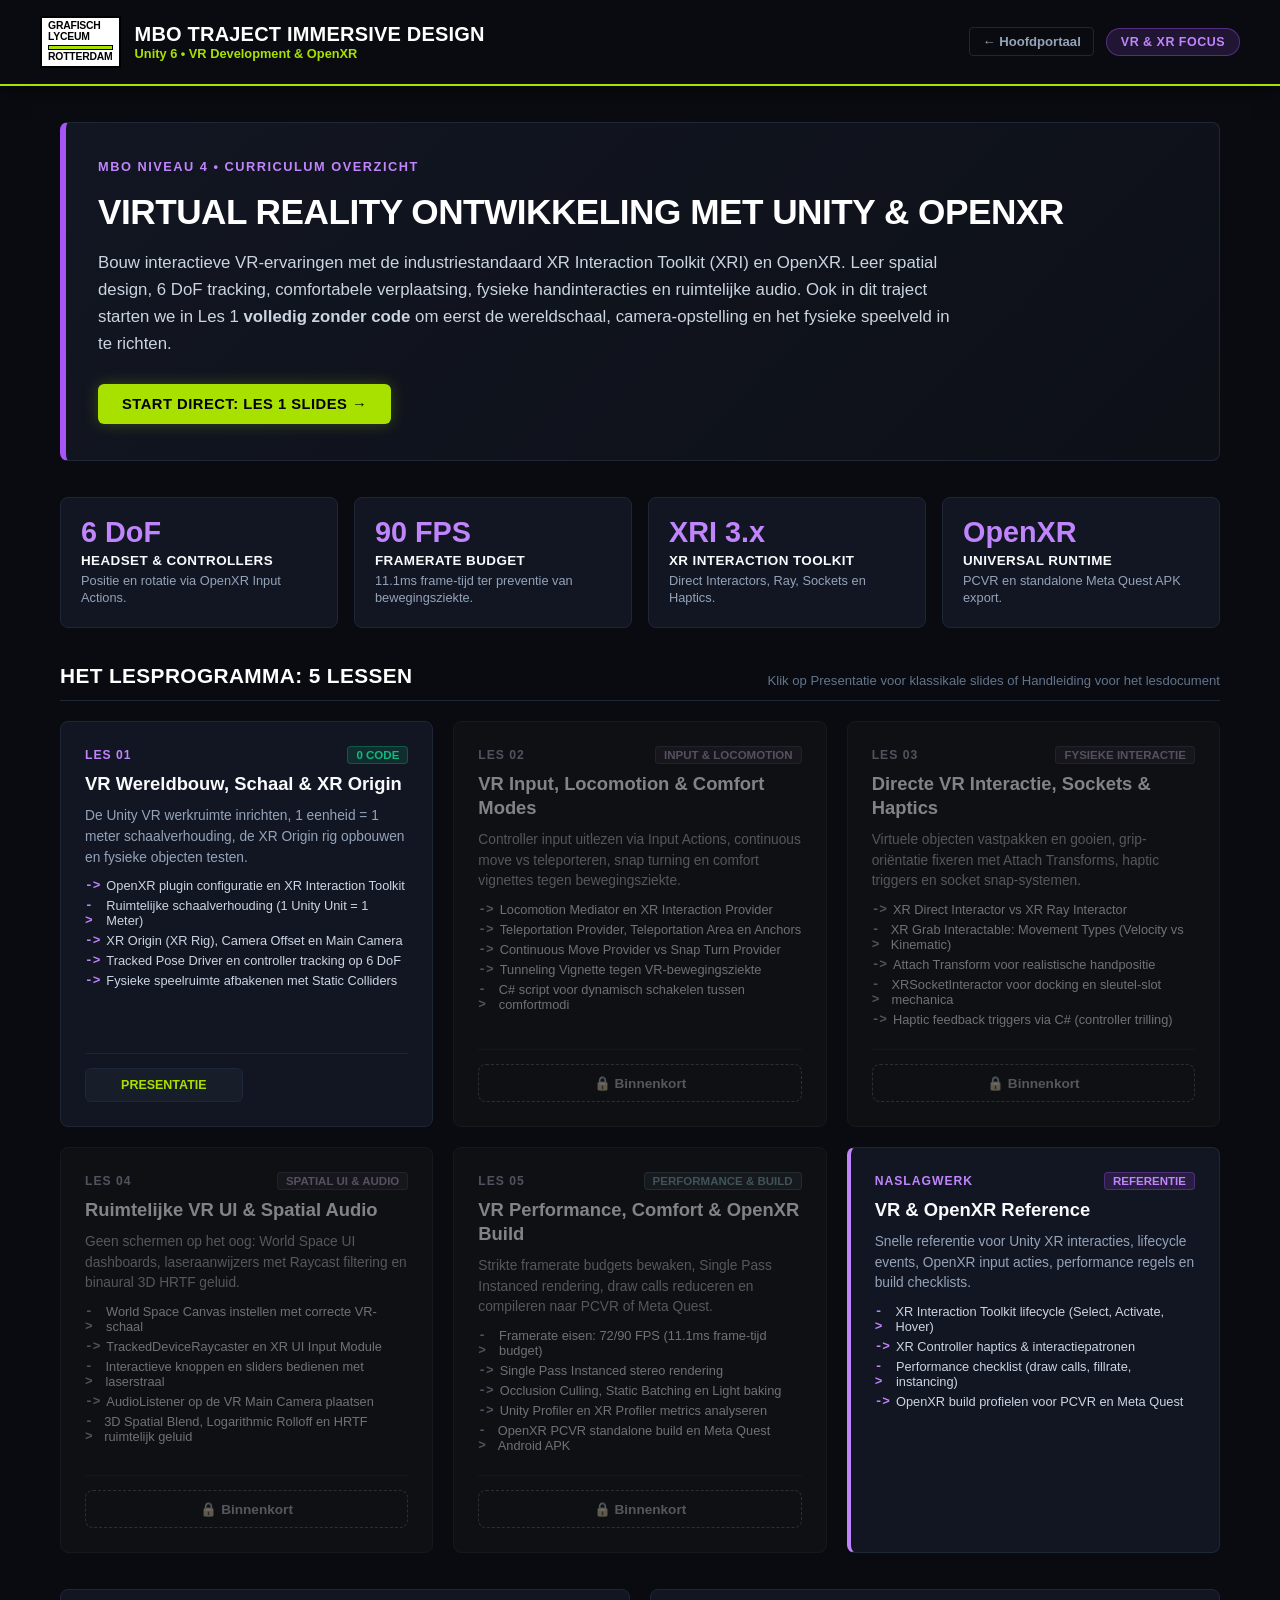
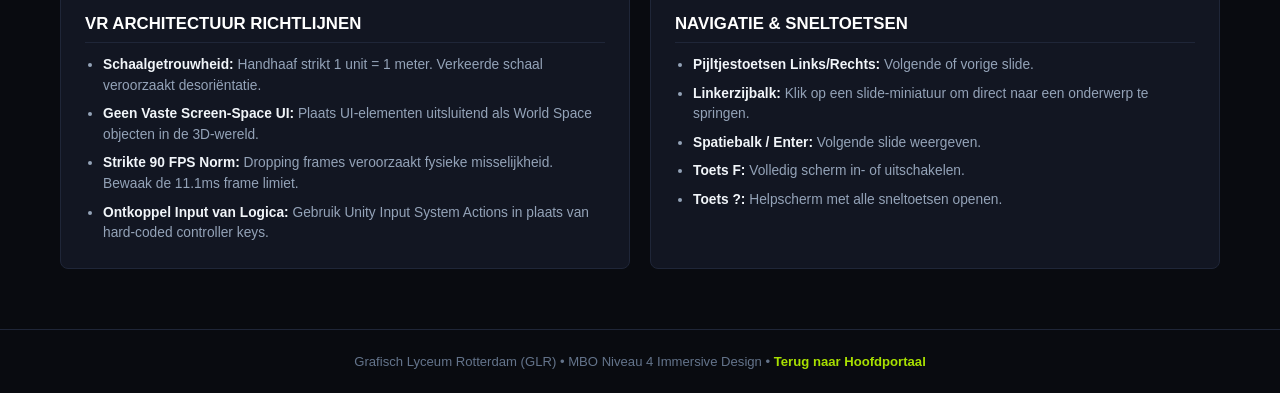
==== immersive-design/index.html @ e77e5f20 "Publish GLR Immersive design les 1 Co-Authored-By: Claude Sonnet 5.5 <noreply@anthropic.com>" ====
<!DOCTYPE html>
<html lang="nl">
<head>
    <meta charset="UTF-8">
    <meta name="viewport" content="width=device-width, initial-scale=1.0">
    <title>MBO Traject Immersive Design • VR Development &amp; OpenXR • Grafisch Lyceum Rotterdam</title>
    <style>
        :root {
            --glr-green: #a8e000;
            --glr-green-glow: rgba(168, 224, 0, 0.25);
            --glr-darkgreen: #7bb300;
            --purple: #a855f7;
            --cyan: #06b6d4;
            --bg-page: #090b10;
            --bg-card: #121622;
            --bg-card-hover: #171d2d;
            --border: #1f2638;
            --text-title: #f8fafc;
            --text-body: #94a3b8;
            --text-white: #ffffff;
            --tier-basis: #10b981;
            --tier-gevorderd: #38bdf8;
            --tier-expert: #a855f7;
        }

        * {
            box-sizing: border-box;
            margin: 0;
            padding: 0;
            font-family: -apple-system, BlinkMacSystemFont, "Segoe UI", Roboto, "Helvetica Neue", Arial, sans-serif;
            -webkit-font-smoothing: antialiased;
        }

        body {
            background-color: var(--bg-page);
            color: var(--text-body);
            min-height: 100vh;
            display: flex;
            flex-direction: column;
            align-items: center;
        }

        header {
            width: 100%;
            background: #090b10;
            border-bottom: 2px solid var(--glr-green);
            padding: 16px 24px;
            box-shadow: 0 4px 20px rgba(0,0,0,0.6);
        }

        .header-inner {
            max-width: 1200px;
            margin: 0 auto;
            display: flex;
            justify-content: space-between;
            align-items: center;
            flex-wrap: wrap;
            gap: 16px;
        }

        .brand-cluster {
            display: flex;
            align-items: center;
            gap: 14px;
        }

        .glr-logo {
            display: inline-flex;
            flex-direction: column;
            background: #ffffff;
            color: #000000;
            padding: 3px 6px;
            border: 2px solid #000000;
            font-weight: 900;
            font-size: 0.65rem;
            line-height: 1.05;
            letter-spacing: -0.2px;
            text-transform: uppercase;
        }

        .glr-logo-green-bar {
            background: var(--glr-green);
            height: 5px;
            width: 100%;
            margin: 2px 0;
            border: 1px solid #000000;
        }

        .brand-text h1 {
            font-size: 1.25rem;
            color: var(--text-white);
            font-weight: 900;
            text-transform: uppercase;
            letter-spacing: 0.2px;
        }

        .brand-text p {
            font-size: 0.8rem;
            color: var(--glr-green);
            font-weight: 700;
        }

        .header-nav {
            display: flex;
            align-items: center;
            gap: 12px;
        }

        .nav-link {
            color: #94a3b8;
            text-decoration: none;
            font-size: 0.82rem;
            font-weight: 700;
            padding: 6px 12px;
            border: 1px solid var(--border);
            border-radius: 4px;
            transition: all 0.15s ease;
        }

        .nav-link:hover {
            color: var(--text-white);
            border-color: var(--glr-green);
        }

        .badge-target {
            background: rgba(168, 85, 247, 0.15);
            color: #c084fc;
            border: 1px solid rgba(168, 85, 247, 0.4);
            padding: 6px 14px;
            border-radius: 9999px;
            font-size: 0.78rem;
            font-weight: 800;
            text-transform: uppercase;
            letter-spacing: 0.5px;
        }

        .container {
            width: 100%;
            max-width: 1200px;
            padding: 36px 20px 60px 20px;
            display: flex;
            flex-direction: column;
            gap: 36px;
        }

        /* Hero Banner */
        .hero-banner {
            background: linear-gradient(135deg, #121622 0%, #0d1017 100%);
            border: 1px solid var(--border);
            border-left: 6px solid var(--purple);
            border-radius: 8px;
            padding: 36px 32px;
            display: flex;
            flex-direction: column;
            gap: 18px;
        }

        .hero-tagline {
            font-size: 0.8rem;
            font-weight: 900;
            text-transform: uppercase;
            letter-spacing: 1.5px;
            color: #c084fc;
        }

        .hero-banner h2 {
            font-size: 2.2rem;
            color: var(--text-white);
            font-weight: 900;
            line-height: 1.15;
            text-transform: uppercase;
            letter-spacing: -0.5px;
        }

        .hero-banner p {
            font-size: 1.05rem;
            line-height: 1.6;
            color: #cbd5e1;
            max-width: 860px;
        }

        .hero-actions {
            display: flex;
            flex-wrap: wrap;
            gap: 12px;
            margin-top: 8px;
        }

        .btn-cta-primary {
            background: var(--glr-green);
            color: #000000;
            padding: 12px 24px;
            border-radius: 6px;
            font-weight: 900;
            text-decoration: none;
            font-size: 0.92rem;
            text-transform: uppercase;
            letter-spacing: 0.5px;
            transition: all 0.15s ease;
            box-shadow: 0 0 15px var(--glr-green-glow);
        }

        .btn-cta-primary:hover {
            background: #bbf011;
            transform: translateY(-1px);
        }

        .btn-cta-secondary {
            background: transparent;
            color: var(--text-white);
            border: 1px solid var(--border);
            padding: 12px 20px;
            border-radius: 6px;
            font-weight: 800;
            text-decoration: none;
            font-size: 0.92rem;
            transition: all 0.15s ease;
        }

        .btn-cta-secondary:hover {
            border-color: #94a3b8;
            background: rgba(255, 255, 255, 0.04);
        }

        /* Stats Grid */
        .stats-grid {
            display: grid;
            grid-template-columns: repeat(auto-fit, minmax(220px, 1fr));
            gap: 16px;
        }

        .stat-card {
            background: var(--bg-card);
            border: 1px solid var(--border);
            border-radius: 8px;
            padding: 20px;
        }

        .stat-value {
            font-size: 1.8rem;
            font-weight: 900;
            color: #c084fc;
            line-height: 1;
            margin-bottom: 6px;
        }

        .stat-label {
            font-size: 0.84rem;
            font-weight: 700;
            color: var(--text-title);
            text-transform: uppercase;
            letter-spacing: 0.4px;
            margin-bottom: 4px;
        }

        .stat-desc {
            font-size: 0.8rem;
            color: var(--text-body);
            line-height: 1.4;
        }

        /* Section Titles */
        .section-header {
            display: flex;
            justify-content: space-between;
            align-items: flex-end;
            border-bottom: 1px solid var(--border);
            padding-bottom: 12px;
            margin-bottom: 20px;
            flex-wrap: wrap;
            gap: 10px;
        }

        .section-header h3 {
            font-size: 1.3rem;
            color: var(--text-white);
            font-weight: 900;
            text-transform: uppercase;
            letter-spacing: 0.4px;
        }

        .section-header span {
            font-size: 0.82rem;
            color: #64748b;
        }

        /* Grid Lessons */
        .grid-lessons {
            display: grid;
            grid-template-columns: repeat(auto-fill, minmax(360px, 1fr));
            gap: 20px;
        }

        .lesson-card {
            background: var(--bg-card);
            border: 1px solid var(--border);
            border-radius: 8px;
            padding: 24px;
            display: flex;
            flex-direction: column;
            justify-content: space-between;
            gap: 18px;
            transition: all 0.2s ease;
        }

        .lesson-card:hover {
            border-color: #334155;
            background: var(--bg-card-hover);
            transform: translateY(-2px);
        }

        .card-top {
            display: flex;
            justify-content: space-between;
            align-items: center;
        }

        .lesson-num {
            font-size: 0.76rem;
            font-weight: 900;
            text-transform: uppercase;
            letter-spacing: 1px;
            color: #c084fc;
        }

        .tag-pill {
            font-size: 0.72rem;
            font-weight: 800;
            padding: 2px 8px;
            border-radius: 4px;
            text-transform: uppercase;
            border: 1px solid transparent;
        }

        .tag-nocode {
            background: rgba(16, 185, 129, 0.15);
            color: #10b981;
            border-color: rgba(16, 185, 129, 0.3);
        }

        .tag-code {
            background: rgba(168, 85, 247, 0.15);
            color: #c084fc;
            border-color: rgba(168, 85, 247, 0.3);
        }

        .tag-vr {
            background: rgba(6, 182, 212, 0.15);
            color: #06b6d4;
            border-color: rgba(6, 182, 212, 0.3);
        }

        .lesson-card h4 {
            font-size: 1.15rem;
            color: var(--text-title);
            margin: 8px 0 10px 0;
            font-weight: 800;
            line-height: 1.3;
        }

        .lesson-card p {
            font-size: 0.86rem;
            line-height: 1.5;
            color: var(--text-body);
        }

        .lesson-topics {
            margin-top: 10px;
            display: flex;
            flex-direction: column;
            gap: 5px;
            list-style: none;
        }

        .lesson-topics li {
            font-size: 0.8rem;
            color: #cbd5e1;
            display: flex;
            align-items: flex-start;
            gap: 6px;
        }

        .lesson-topics li::before {
            content: "->";
            color: #c084fc;
            font-family: monospace;
            font-weight: bold;
        }

        .card-actions {
            display: grid;
            grid-template-columns: 1fr 1fr;
            gap: 8px;
            margin-top: 4px;
            padding-top: 14px;
            border-top: 1px solid rgba(255, 255, 255, 0.06);
        }

        .btn-presentation {
            background: #181d2a;
            color: var(--glr-green);
            border: 1px solid var(--border);
            padding: 9px 12px;
            border-radius: 6px;
            font-size: 0.78rem;
            font-weight: 900;
            text-align: center;
            text-decoration: none;
            display: flex;
            align-items: center;
            justify-content: center;
            gap: 6px;
            transition: all 0.15s ease;
            text-transform: uppercase;
        }

        .btn-presentation:hover {
            background: var(--glr-green);
            color: #000000;
            box-shadow: 0 0 12px var(--glr-green-glow);
        }

        .btn-guide {
            background: #121622;
            color: #ffffff;
            border: 1px solid var(--border);
            padding: 9px 12px;
            border-radius: 6px;
            font-size: 0.78rem;
            font-weight: 800;
            text-align: center;
            text-decoration: none;
            display: flex;
            align-items: center;
            justify-content: center;
            gap: 6px;
            transition: all 0.15s ease;
        }

        .btn-guide:hover {
            background: #1e2638;
            border-color: #475569;
        }

        /* Two Column Info Section */
        .info-grid {
            display: grid;
            grid-template-columns: 1fr 1fr;
            gap: 20px;
        }

        @media (max-width: 800px) {
            .info-grid { grid-template-columns: 1fr; }
            .hero-banner h2 { font-size: 1.7rem; }
        }

        .info-panel {
            background: var(--bg-card);
            border: 1px solid var(--border);
            border-radius: 8px;
            padding: 24px;
        }

        .info-panel h4 {
            font-size: 1.05rem;
            color: var(--text-white);
            font-weight: 800;
            text-transform: uppercase;
            margin-bottom: 12px;
            border-bottom: 1px solid var(--border);
            padding-bottom: 8px;
        }

        .info-panel ol, .info-panel ul {
            padding-left: 18px;
            display: flex;
            flex-direction: column;
            gap: 8px;
            font-size: 0.86rem;
            line-height: 1.5;
        }

        .info-panel li strong {
            color: #f1f5f9;
        }

        /* Footer */
        footer {
            width: 100%;
            border-top: 1px solid var(--border);
            padding: 24px;
            text-align: center;
            font-size: 0.82rem;
            color: #64748b;
        }

        footer a {
            color: var(--glr-green);
            text-decoration: none;
            font-weight: 700;
        }

        .lesson-card:has(.btn-locked) { opacity: 0.5; filter: grayscale(0.8); }
        .lesson-card:has(.btn-locked):hover { transform: none; }
        .btn-locked { display: flex; align-items: center; justify-content: center; padding: 10px 14px; border-radius: 8px; border: 1px dashed #475569; color: #94a3b8; font-weight: 800; font-size: 0.85rem; cursor: not-allowed; user-select: none; grid-column: 1 / -1; }
    </style>
</head>
<body>
    <header>
        <div class="header-inner">
            <div class="brand-cluster">
                <div class="glr-logo">
                    <div>GRAFISCH<br>LYCEUM</div>
                    <div class="glr-logo-green-bar"></div>
                    <div>ROTTERDAM</div>
                </div>
                <div class="brand-text">
                    <h1>MBO Traject Immersive Design</h1>
                    <p>Unity 6 • VR Development &amp; OpenXR</p>
                </div>
            </div>
            <div class="header-nav">
                <a href="../index.html" class="nav-link">&larr; Hoofdportaal</a>
                <span class="badge-target">VR &amp; XR Focus</span>
            </div>
        </div>
    </header>

    <div class="container">
        <!-- Hero Banner -->
        <div class="hero-banner">
            <div class="hero-tagline">MBO Niveau 4 • Curriculum Overzicht</div>
            <h2>Virtual Reality Ontwikkeling met Unity &amp; OpenXR</h2>
            <p>Bouw interactieve VR-ervaringen met de industriestandaard XR Interaction Toolkit (XRI) en OpenXR. Leer spatial design, 6 DoF tracking, comfortabele verplaatsing, fysieke handinteracties en ruimtelijke audio. Ook in dit traject starten we in Les 1 <strong>volledig zonder code</strong> om eerst de wereldschaal, camera-opstelling en het fysieke speelveld in te richten.</p>
            <div class="hero-actions">
                <a href="presentation_les1.html" class="btn-cta-primary">Start Direct: Les 1 Slides &rarr;</a>
            </div>
        </div>

        <!-- Key Trajectory Stats -->
        <div class="stats-grid">
            <div class="stat-card">
                <div class="stat-value">6 DoF</div>
                <div class="stat-label">Headset &amp; Controllers</div>
                <div class="stat-desc">Positie en rotatie via OpenXR Input Actions.</div>
            </div>
            <div class="stat-card">
                <div class="stat-value">90 FPS</div>
                <div class="stat-label">Framerate Budget</div>
                <div class="stat-desc">11.1ms frame-tijd ter preventie van bewegingsziekte.</div>
            </div>
            <div class="stat-card">
                <div class="stat-value">XRI 3.x</div>
                <div class="stat-label">XR Interaction Toolkit</div>
                <div class="stat-desc">Direct Interactors, Ray, Sockets en Haptics.</div>
            </div>
            <div class="stat-card">
                <div class="stat-value">OpenXR</div>
                <div class="stat-label">Universal Runtime</div>
                <div class="stat-desc">PCVR en standalone Meta Quest APK export.</div>
            </div>
        </div>

        <!-- Curriculum Breakdown -->
        <div>
            <div class="section-header">
                <h3>Het Lesprogramma: 5 Lessen</h3>
                <span>Klik op Presentatie voor klassikale slides of Handleiding voor het lesdocument</span>
            </div>

            <div class="grid-lessons">
                <!-- Les 1 -->
                <div class="lesson-card">
                    <div>
                        <div class="card-top">
                            <span class="lesson-num">Les 01</span>
                            <span class="tag-pill tag-nocode">0 Code</span>
                        </div>
                        <h4>VR Wereldbouw, Schaal &amp; XR Origin</h4>
                        <p>De Unity VR werkruimte inrichten, 1 eenheid = 1 meter schaalverhouding, de XR Origin rig opbouwen en fysieke objecten testen.</p>
                        <ul class="lesson-topics">
                            <li>OpenXR plugin configuratie en XR Interaction Toolkit</li>
                            <li>Ruimtelijke schaalverhouding (1 Unity Unit = 1 Meter)</li>
                            <li>XR Origin (XR Rig), Camera Offset en Main Camera</li>
                            <li>Tracked Pose Driver en controller tracking op 6 DoF</li>
                            <li>Fysieke speelruimte afbakenen met Static Colliders</li>
                        </ul>
                    </div>
                    <div class="card-actions">
                        <a class="btn-presentation" href="presentation_les1.html">Presentatie</a>
                    </div>
                </div>

                <!-- Les 2 -->
                <div class="lesson-card">
                    <div>
                        <div class="card-top">
                            <span class="lesson-num">Les 02</span>
                            <span class="tag-pill tag-code">Input &amp; Locomotion</span>
                        </div>
                        <h4>VR Input, Locomotion &amp; Comfort Modes</h4>
                        <p>Controller input uitlezen via Input Actions, continuous move vs teleporteren, snap turning en comfort vignettes tegen bewegingsziekte.</p>
                        <ul class="lesson-topics">
                            <li>Locomotion Mediator en XR Interaction Provider</li>
                            <li>Teleportation Provider, Teleportation Area en Anchors</li>
                            <li>Continuous Move Provider vs Snap Turn Provider</li>
                            <li>Tunneling Vignette tegen VR-bewegingsziekte</li>
                            <li>C# script voor dynamisch schakelen tussen comfortmodi</li>
                        </ul>
                    </div>
                    <div class="card-actions">
                        <span class="btn-locked">&#128274; Binnenkort</span>
                    </div>
                </div>

                <!-- Les 3 -->
                <div class="lesson-card">
                    <div>
                        <div class="card-top">
                            <span class="lesson-num">Les 03</span>
                            <span class="tag-pill tag-code">Fysieke Interactie</span>
                        </div>
                        <h4>Directe VR Interactie, Sockets &amp; Haptics</h4>
                        <p>Virtuele objecten vastpakken en gooien, grip-oriëntatie fixeren met Attach Transforms, haptic triggers en socket snap-systemen.</p>
                        <ul class="lesson-topics">
                            <li>XR Direct Interactor vs XR Ray Interactor</li>
                            <li>XR Grab Interactable: Movement Types (Velocity vs Kinematic)</li>
                            <li>Attach Transform voor realistische handpositie</li>
                            <li>XRSocketInteractor voor docking en sleutel-slot mechanica</li>
                            <li>Haptic feedback triggers via C# (controller trilling)</li>
                        </ul>
                    </div>
                    <div class="card-actions">
                        <span class="btn-locked">&#128274; Binnenkort</span>
                    </div>
                </div>

                <!-- Les 4 -->
                <div class="lesson-card">
                    <div>
                        <div class="card-top">
                            <span class="lesson-num">Les 04</span>
                            <span class="tag-pill tag-code">Spatial UI &amp; Audio</span>
                        </div>
                        <h4>Ruimtelijke VR UI &amp; Spatial Audio</h4>
                        <p>Geen schermen op het oog: World Space UI dashboards, laseraanwijzers met Raycast filtering en binaural 3D HRTF geluid.</p>
                        <ul class="lesson-topics">
                            <li>World Space Canvas instellen met correcte VR-schaal</li>
                            <li>TrackedDeviceRaycaster en XR UI Input Module</li>
                            <li>Interactieve knoppen en sliders bedienen met laserstraal</li>
                            <li>AudioListener op de VR Main Camera plaatsen</li>
                            <li>3D Spatial Blend, Logarithmic Rolloff en HRTF ruimtelijk geluid</li>
                        </ul>
                    </div>
                    <div class="card-actions">
                        <span class="btn-locked">&#128274; Binnenkort</span>
                    </div>
                </div>

                <!-- Les 5 -->
                <div class="lesson-card">
                    <div>
                        <div class="card-top">
                            <span class="lesson-num">Les 05</span>
                            <span class="tag-pill tag-vr">Performance &amp; Build</span>
                        </div>
                        <h4>VR Performance, Comfort &amp; OpenXR Build</h4>
                        <p>Strikte framerate budgets bewaken, Single Pass Instanced rendering, draw calls reduceren en compileren naar PCVR of Meta Quest.</p>
                        <ul class="lesson-topics">
                            <li>Framerate eisen: 72/90 FPS (11.1ms frame-tijd budget)</li>
                            <li>Single Pass Instanced stereo rendering</li>
                            <li>Occlusion Culling, Static Batching en Light baking</li>
                            <li>Unity Profiler en XR Profiler metrics analyseren</li>
                            <li>OpenXR PCVR standalone build en Meta Quest Android APK</li>
                        </ul>
                    </div>
                    <div class="card-actions">
                        <span class="btn-locked">&#128274; Binnenkort</span>
                    </div>
                </div>

                <!-- Architectuur Card -->
                <div class="lesson-card" style="border-left: 4px solid #c084fc;">
                    <div>
                        <div class="card-top">
                            <span class="lesson-num">Naslagwerk</span>
                            <span class="tag-pill tag-code">Referentie</span>
                        </div>
                        <h4>VR &amp; OpenXR Reference</h4>
                        <p>Snelle referentie voor Unity XR interacties, lifecycle events, OpenXR input acties, performance regels en build checklists.</p>
                        <ul class="lesson-topics">
                            <li>XR Interaction Toolkit lifecycle (Select, Activate, Hover)</li>
                            <li>XR Controller haptics &amp; interactiepatronen</li>
                            <li>Performance checklist (draw calls, fillrate, instancing)</li>
                            <li>OpenXR build profielen voor PCVR en Meta Quest</li>
                        </ul>
                    </div>
                </div>
            </div>
        </div>

        <!-- Extra Info Grid -->
        <div class="info-grid">
            <div class="info-panel">
                <h4>VR Architectuur Richtlijnen</h4>
                <ul>
                  <li><strong>Schaalgetrouwheid:</strong> Handhaaf strikt 1 unit = 1 meter. Verkeerde schaal veroorzaakt desoriëntatie.</li>
                  <li><strong>Geen Vaste Screen-Space UI:</strong> Plaats UI-elementen uitsluitend als World Space objecten in de 3D-wereld.</li>
                  <li><strong>Strikte 90 FPS Norm:</strong> Dropping frames veroorzaakt fysieke misselijkheid. Bewaak de 11.1ms frame limiet.</li>
                  <li><strong>Ontkoppel Input van Logica:</strong> Gebruik Unity Input System Actions in plaats van hard-coded controller keys.</li>
                </ul>
            </div>

            <div class="info-panel">
                <h4>Navigatie &amp; Sneltoetsen</h4>
                <ul>
                  <li><strong>Pijltjestoetsen Links/Rechts:</strong> Volgende of vorige slide.</li>
                  <li><strong>Linkerzijbalk:</strong> Klik op een slide-miniatuur om direct naar een onderwerp te springen.</li>
                  <li><strong>Spatiebalk / Enter:</strong> Volgende slide weergeven.</li>
                  <li><strong>Toets F:</strong> Volledig scherm in- of uitschakelen.</li>
                  <li><strong>Toets ?:</strong> Helpscherm met alle sneltoetsen openen.</li>
                </ul>
            </div>
        </div>
    </div>

    <footer>
        <p>Grafisch Lyceum Rotterdam (GLR) • MBO Niveau 4 Immersive Design • <a href="../index.html">Terug naar Hoofdportaal</a></p>
    </footer>
</body>
</html>
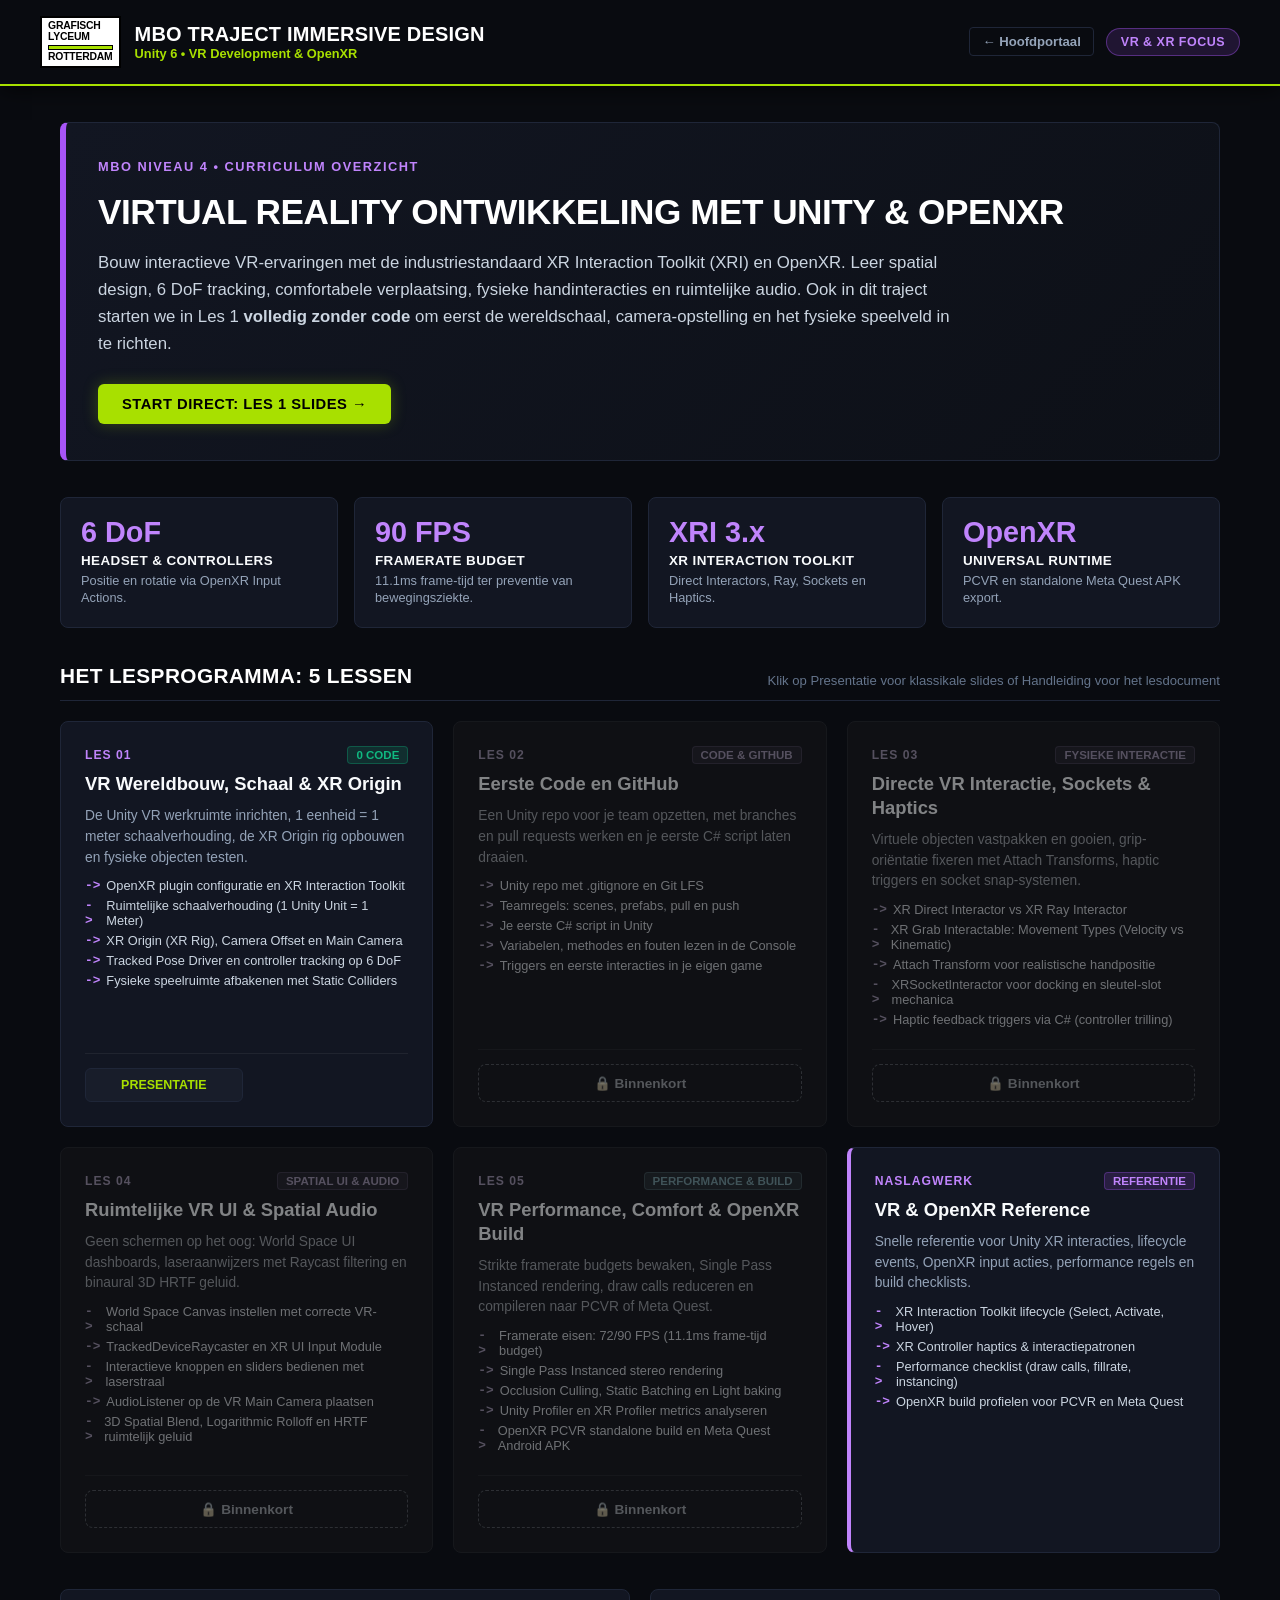
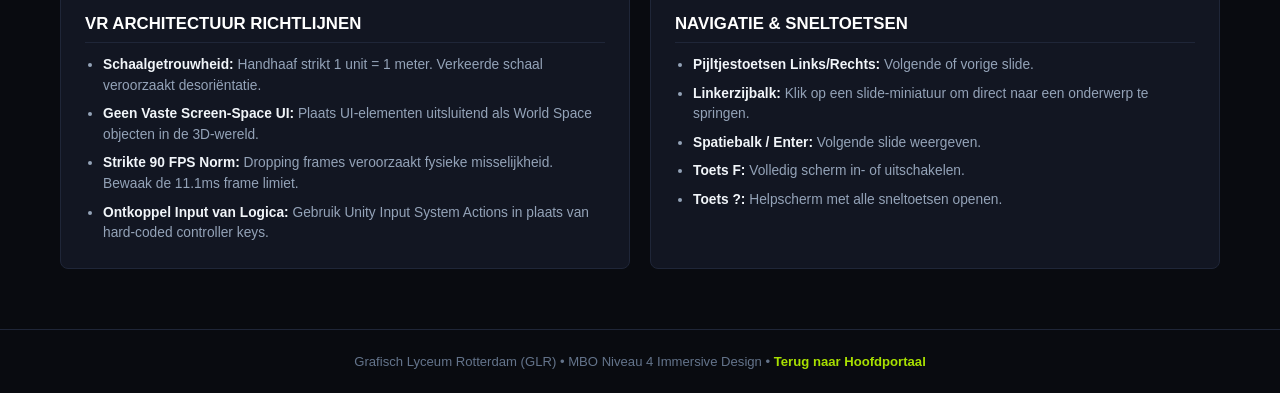
==== commit ca3c91f1: "Update landing page: link Les 1 direct ontgrendeld en update Les 1 slides" ====
--- a/immersive-design/index.html
+++ b/immersive-design/index.html
@@ -596,16 +596,16 @@
                     <div>
                         <div class="card-top">
                             <span class="lesson-num">Les 02</span>
-                            <span class="tag-pill tag-code">Input &amp; Locomotion</span>
+                            <span class="tag-pill tag-code">Code &amp; GitHub</span>
                         </div>
-                        <h4>VR Input, Locomotion &amp; Comfort Modes</h4>
-                        <p>Controller input uitlezen via Input Actions, continuous move vs teleporteren, snap turning en comfort vignettes tegen bewegingsziekte.</p>
+                        <h4>Eerste Code en GitHub</h4>
+                        <p>Een Unity repo voor je team opzetten, met branches en pull requests werken en je eerste C# script laten draaien.</p>
                         <ul class="lesson-topics">
-                            <li>Locomotion Mediator en XR Interaction Provider</li>
-                            <li>Teleportation Provider, Teleportation Area en Anchors</li>
-                            <li>Continuous Move Provider vs Snap Turn Provider</li>
-                            <li>Tunneling Vignette tegen VR-bewegingsziekte</li>
-                            <li>C# script voor dynamisch schakelen tussen comfortmodi</li>
+                            <li>Unity repo met .gitignore en Git LFS</li>
+                            <li>Teamregels: scenes, prefabs, pull en push</li>
+                            <li>Je eerste C# script in Unity</li>
+                            <li>Variabelen, methodes en fouten lezen in de Console</li>
+                            <li>Triggers en eerste interacties in je eigen game</li>
                         </ul>
                     </div>
                     <div class="card-actions">
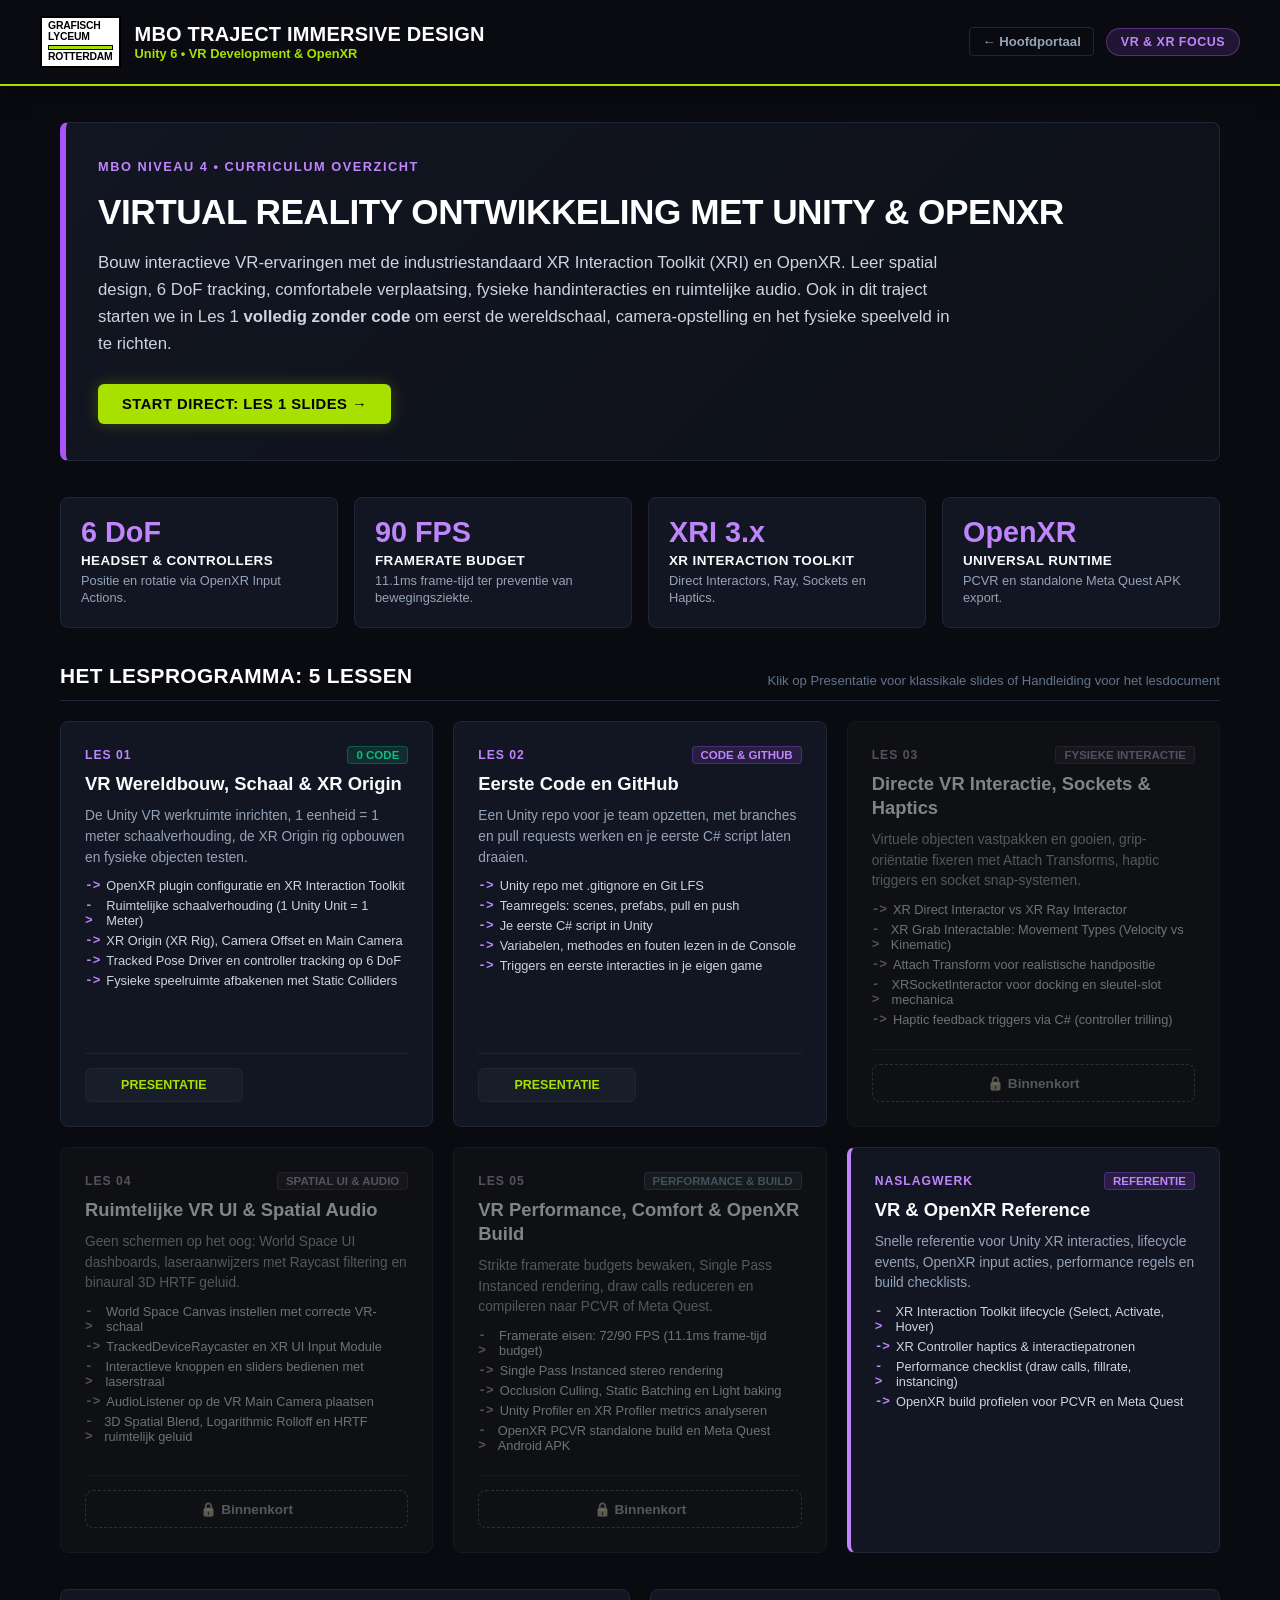
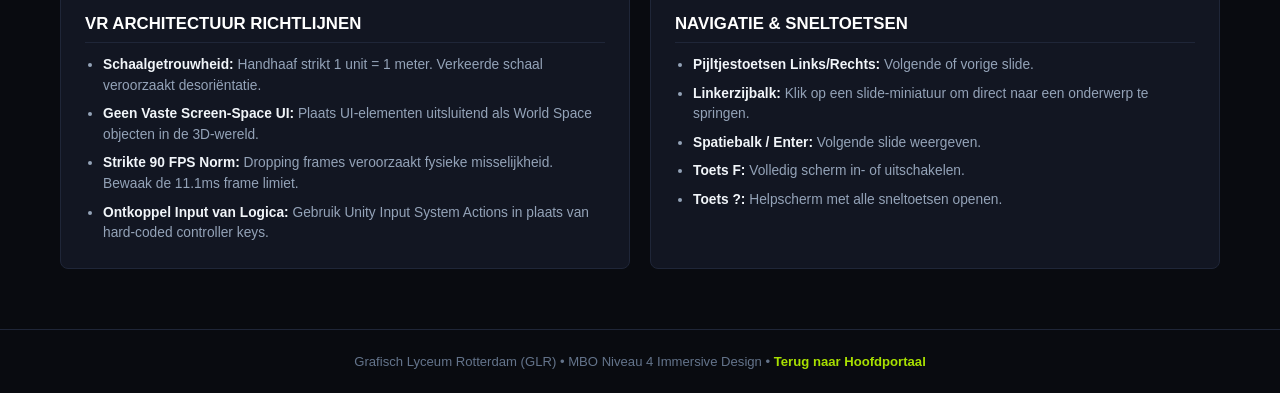
==== commit 703069c9: "Ontgrendel Les 2: voeg presentation_les2.html, afbeeldingen en navigatielinks toe" ====
--- a/immersive-design/index.html
+++ b/immersive-design/index.html
@@ -609,7 +609,7 @@
                         </ul>
                     </div>
                     <div class="card-actions">
-                        <span class="btn-locked">&#128274; Binnenkort</span>
+                        <a class="btn-presentation" href="presentation_les2.html">Presentatie</a>
                     </div>
                 </div>
 
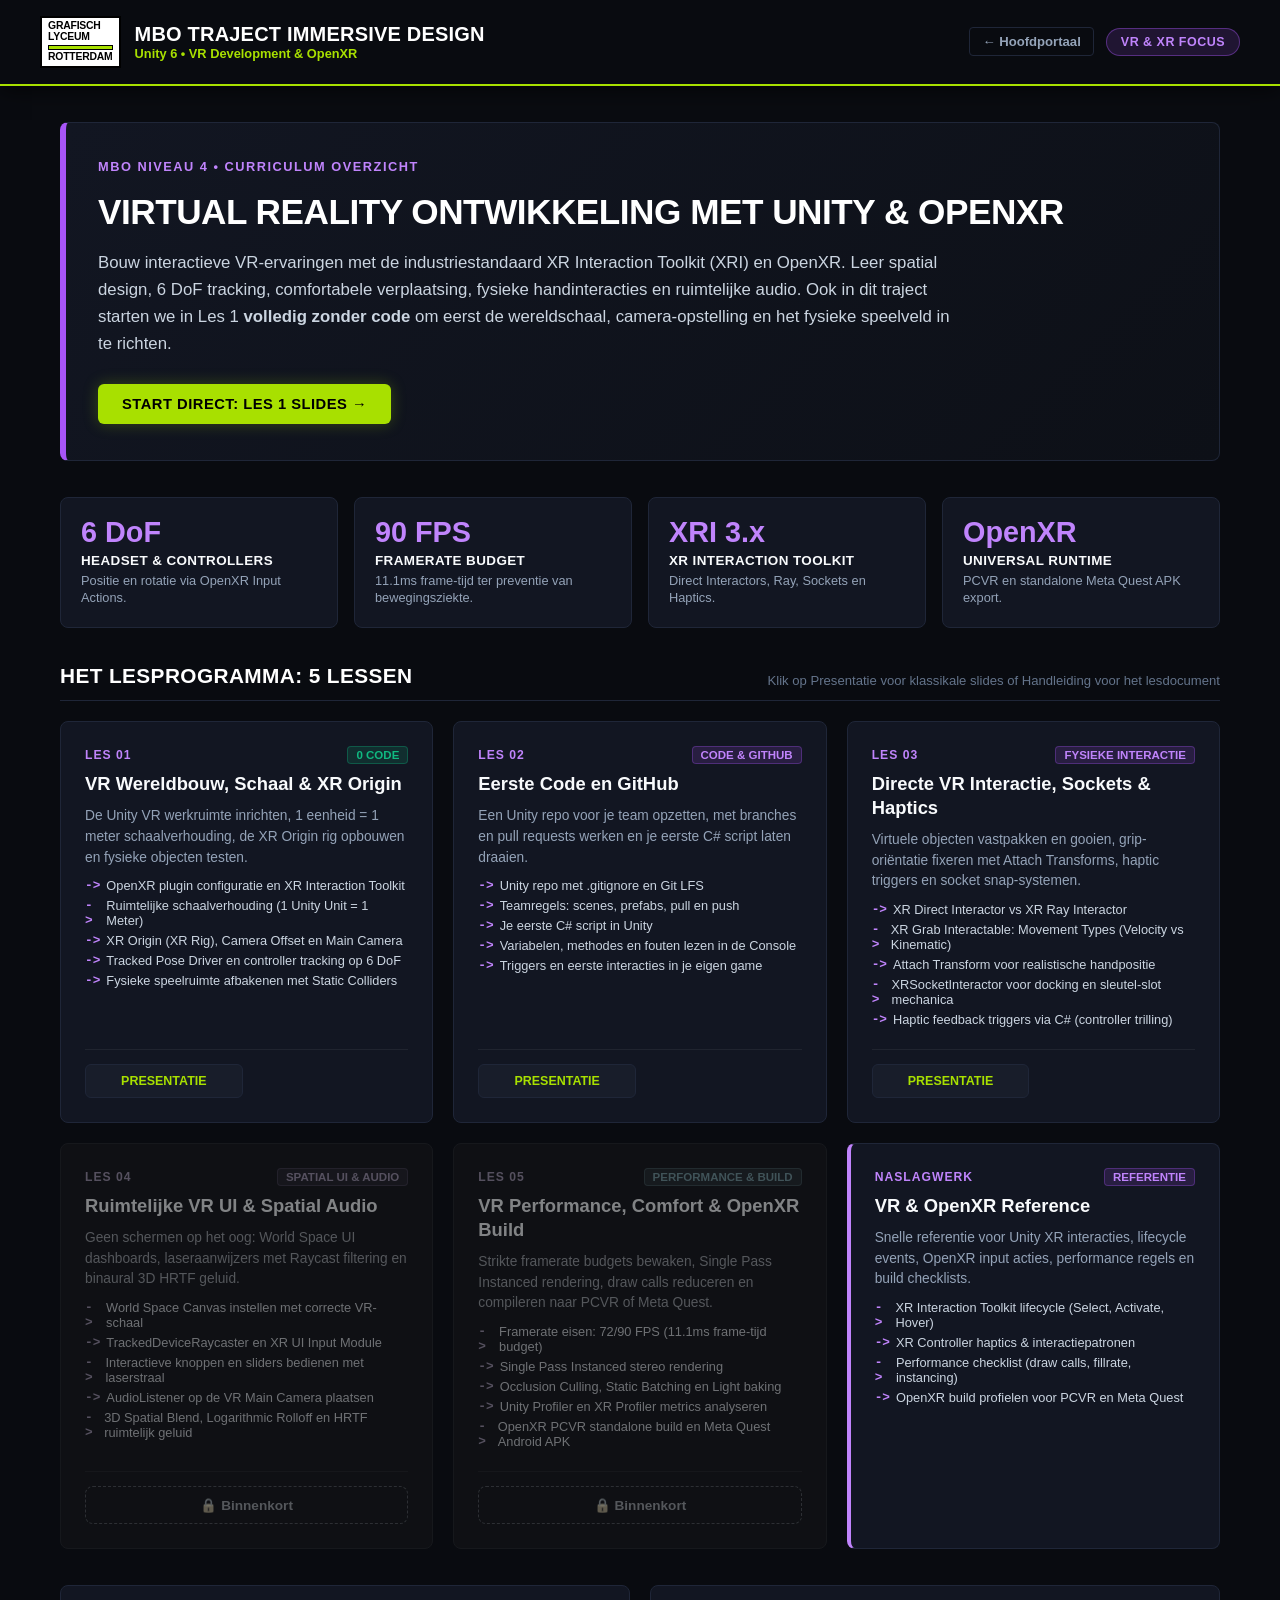
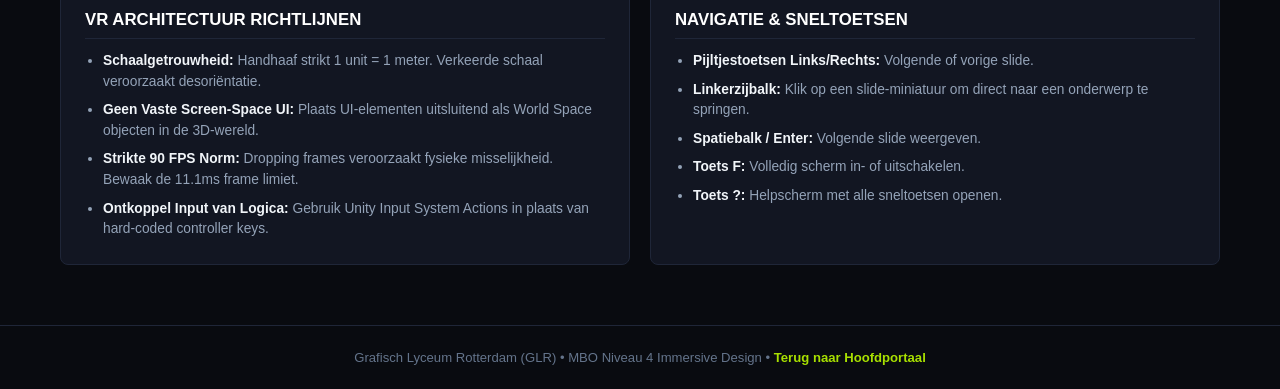
==== commit ca35f6a0: "Publiceer Les 3: Directe VR Interactie, Sockets en Haptics (slides, afbeeldingen, links) Co-Authored" ====
--- a/immersive-design/index.html
+++ b/immersive-design/index.html
@@ -631,7 +631,7 @@
                         </ul>
                     </div>
                     <div class="card-actions">
-                        <span class="btn-locked">&#128274; Binnenkort</span>
+                        <a class="btn-presentation" href="presentation_les3.html">Presentatie</a>
                     </div>
                 </div>
 
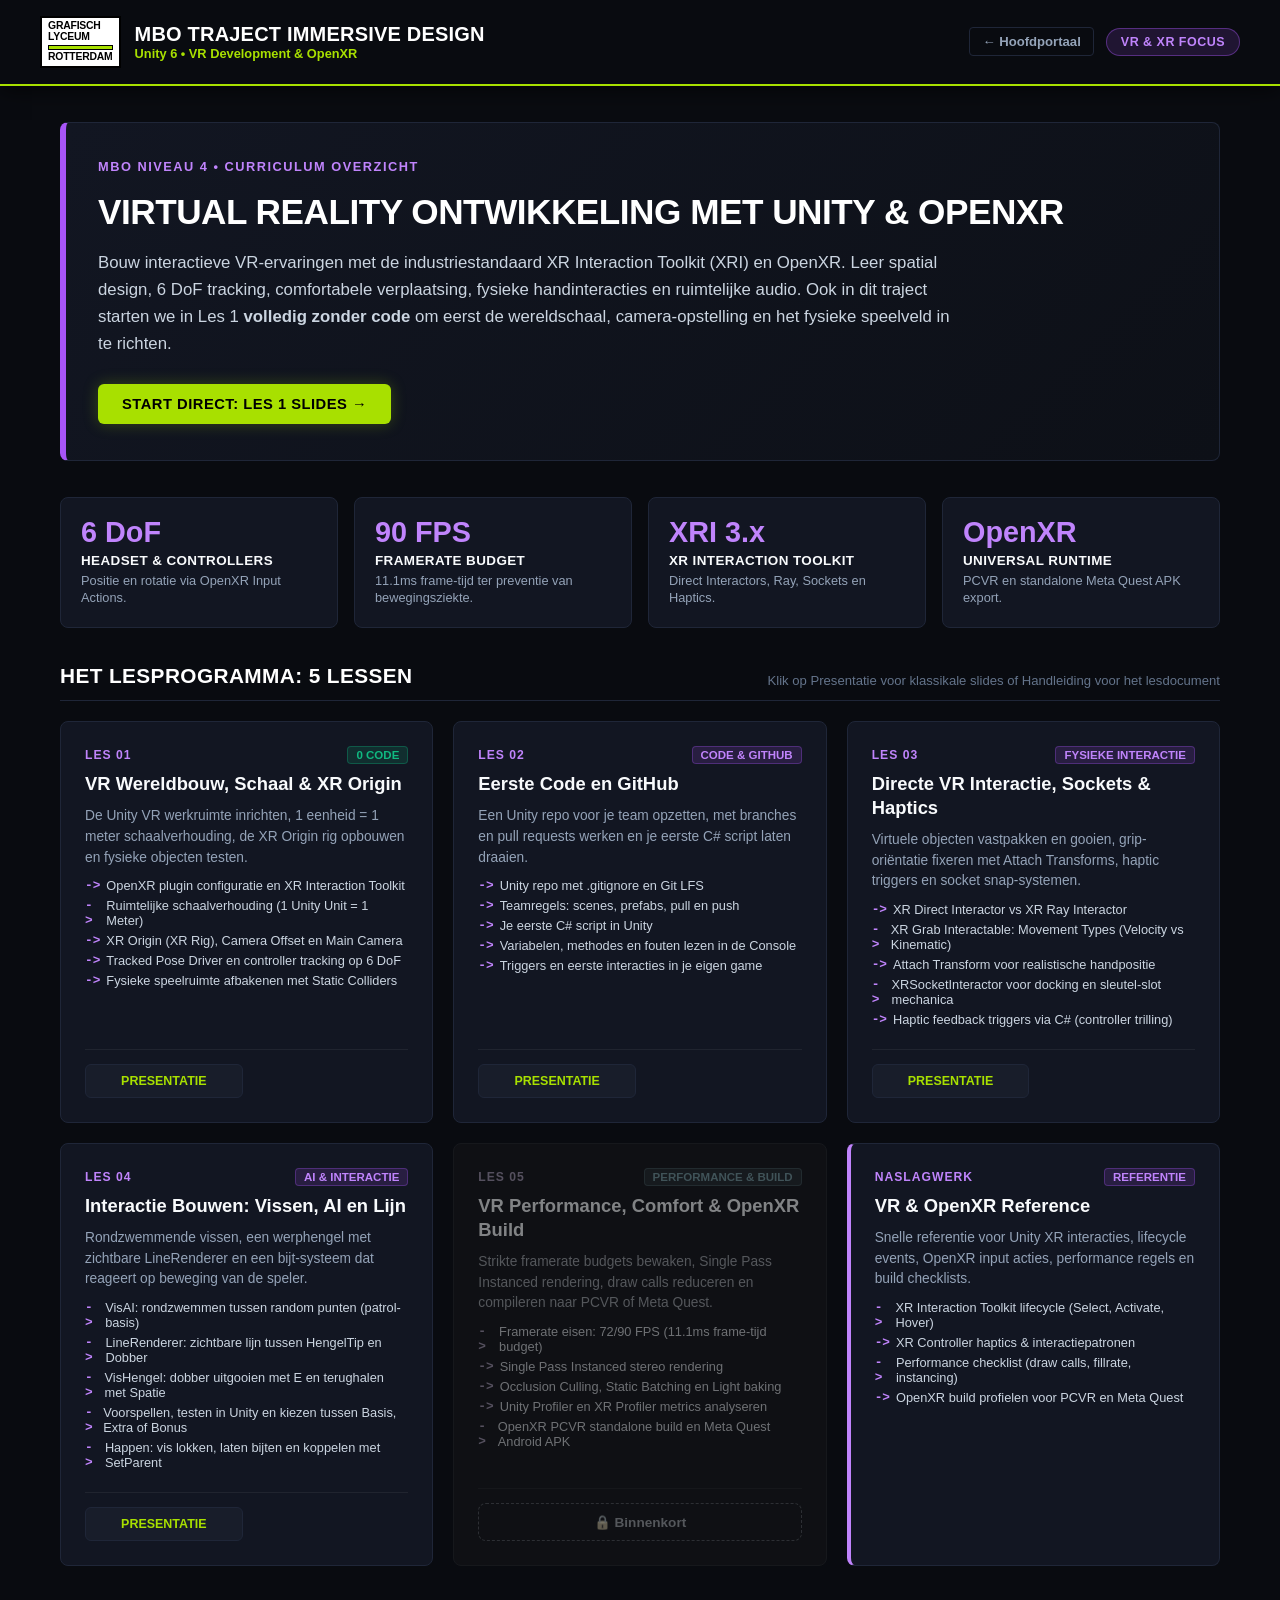
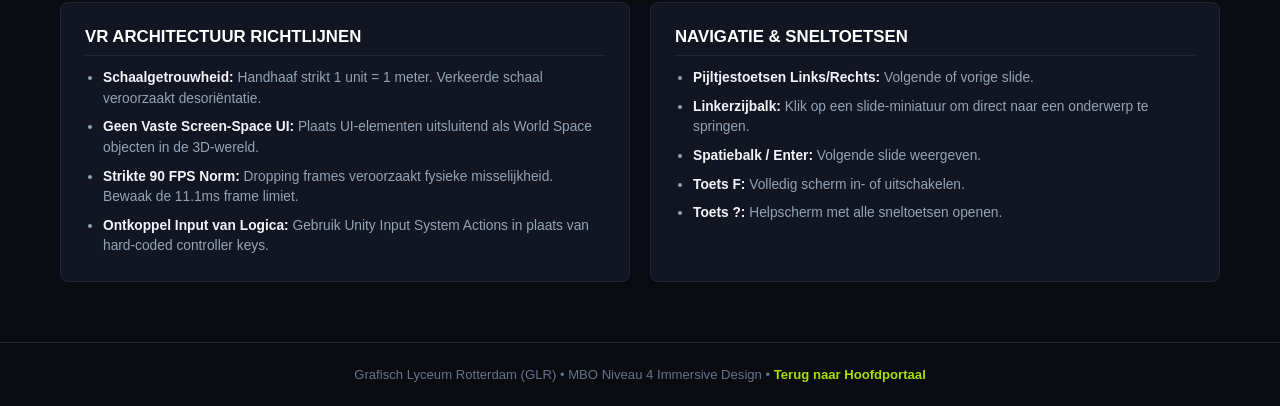
==== commit 67383087: "Update Les 4 (Vissen, AI en Lijn), Light Mode en leesbaarheid" ====
--- a/immersive-design/index.html
+++ b/immersive-design/index.html
@@ -640,20 +640,20 @@
                     <div>
                         <div class="card-top">
                             <span class="lesson-num">Les 04</span>
-                            <span class="tag-pill tag-code">Spatial UI &amp; Audio</span>
+                            <span class="tag-pill tag-code">AI &amp; Interactie</span>
                         </div>
-                        <h4>Ruimtelijke VR UI &amp; Spatial Audio</h4>
-                        <p>Geen schermen op het oog: World Space UI dashboards, laseraanwijzers met Raycast filtering en binaural 3D HRTF geluid.</p>
+                        <h4>Interactie Bouwen: Vissen, AI en Lijn</h4>
+                        <p>Rondzwemmende vissen, een werphengel met zichtbare LineRenderer en een bijt-systeem dat reageert op beweging van de speler.</p>
                         <ul class="lesson-topics">
-                            <li>World Space Canvas instellen met correcte VR-schaal</li>
-                            <li>TrackedDeviceRaycaster en XR UI Input Module</li>
-                            <li>Interactieve knoppen en sliders bedienen met laserstraal</li>
-                            <li>AudioListener op de VR Main Camera plaatsen</li>
-                            <li>3D Spatial Blend, Logarithmic Rolloff en HRTF ruimtelijk geluid</li>
+                            <li>VisAI: rondzwemmen tussen random punten (patrol-basis)</li>
+                            <li>LineRenderer: zichtbare lijn tussen HengelTip en Dobber</li>
+                            <li>VisHengel: dobber uitgooien met E en terughalen met Spatie</li>
+                            <li>Voorspellen, testen in Unity en kiezen tussen Basis, Extra of Bonus</li>
+                            <li>Happen: vis lokken, laten bijten en koppelen met SetParent</li>
                         </ul>
                     </div>
                     <div class="card-actions">
-                        <span class="btn-locked">&#128274; Binnenkort</span>
+                        <a class="btn-presentation" href="presentation_les4.html">Presentatie</a>
                     </div>
                 </div>
 
